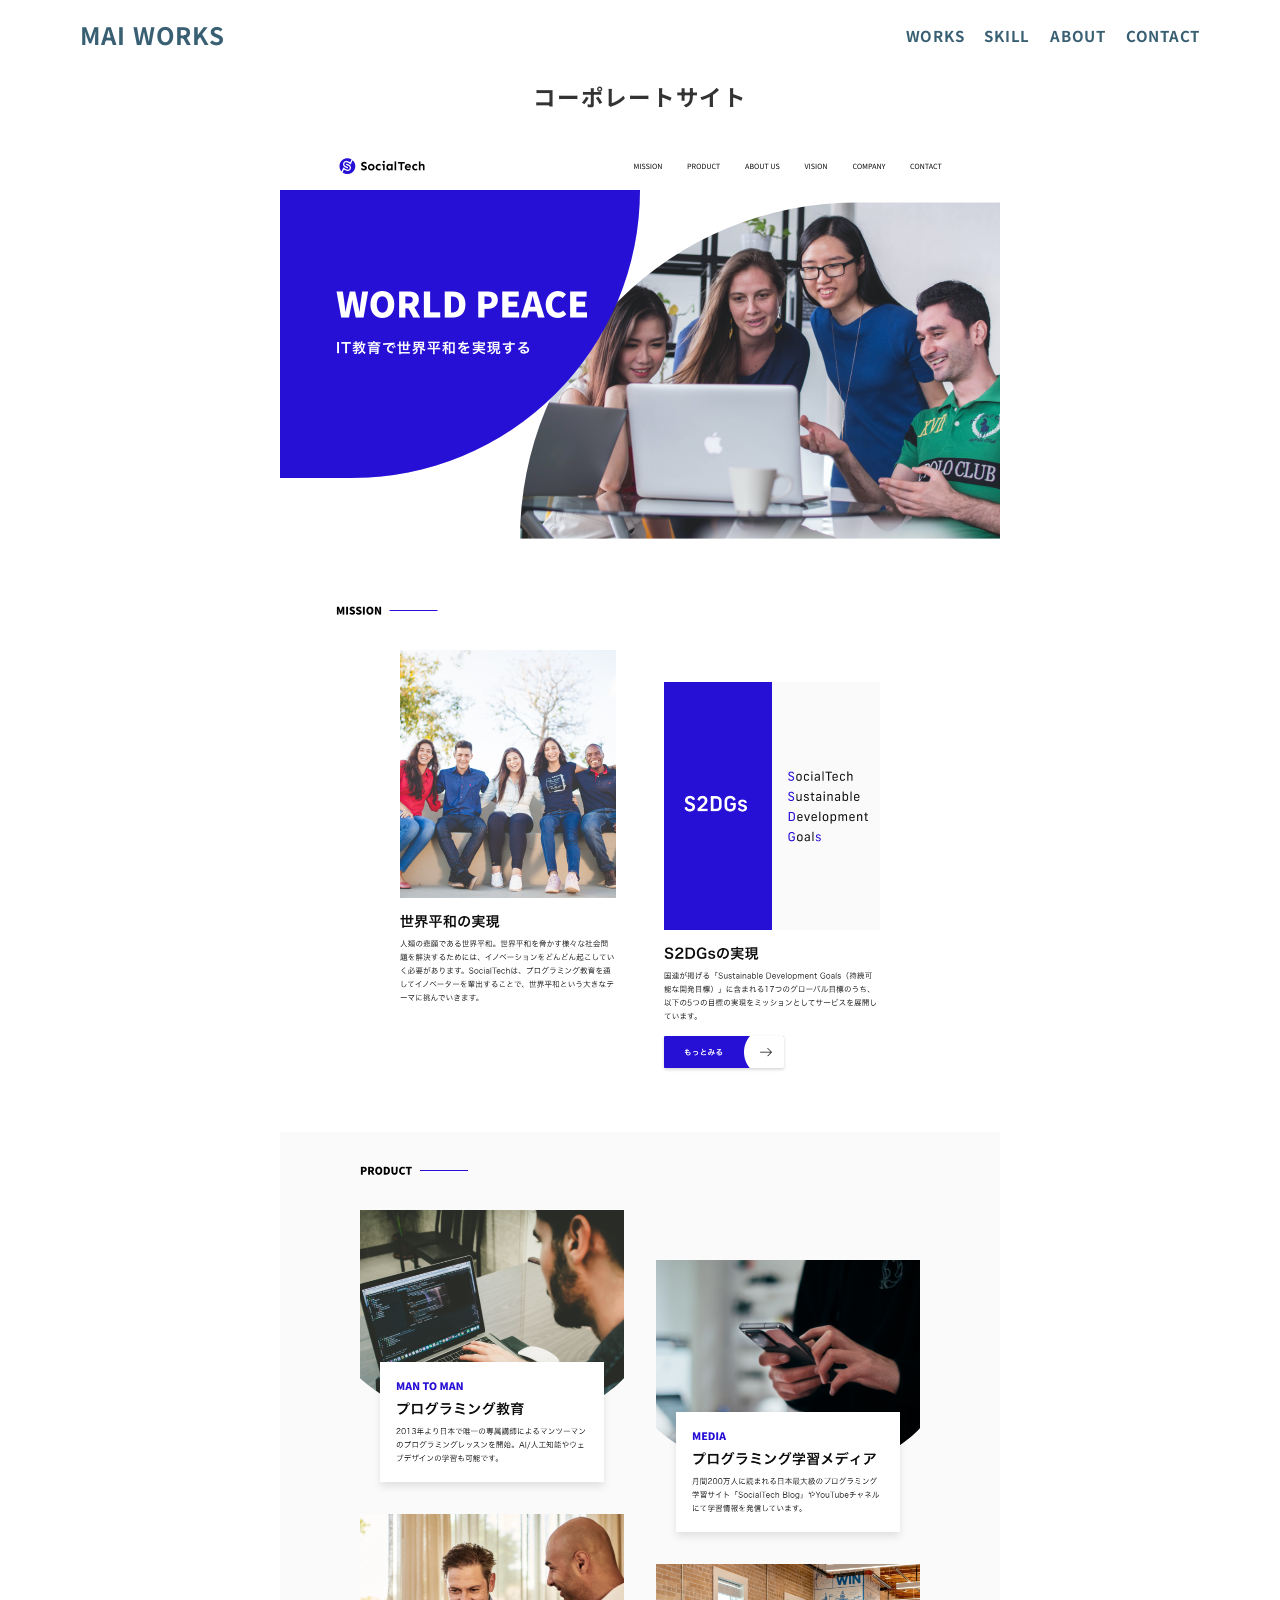
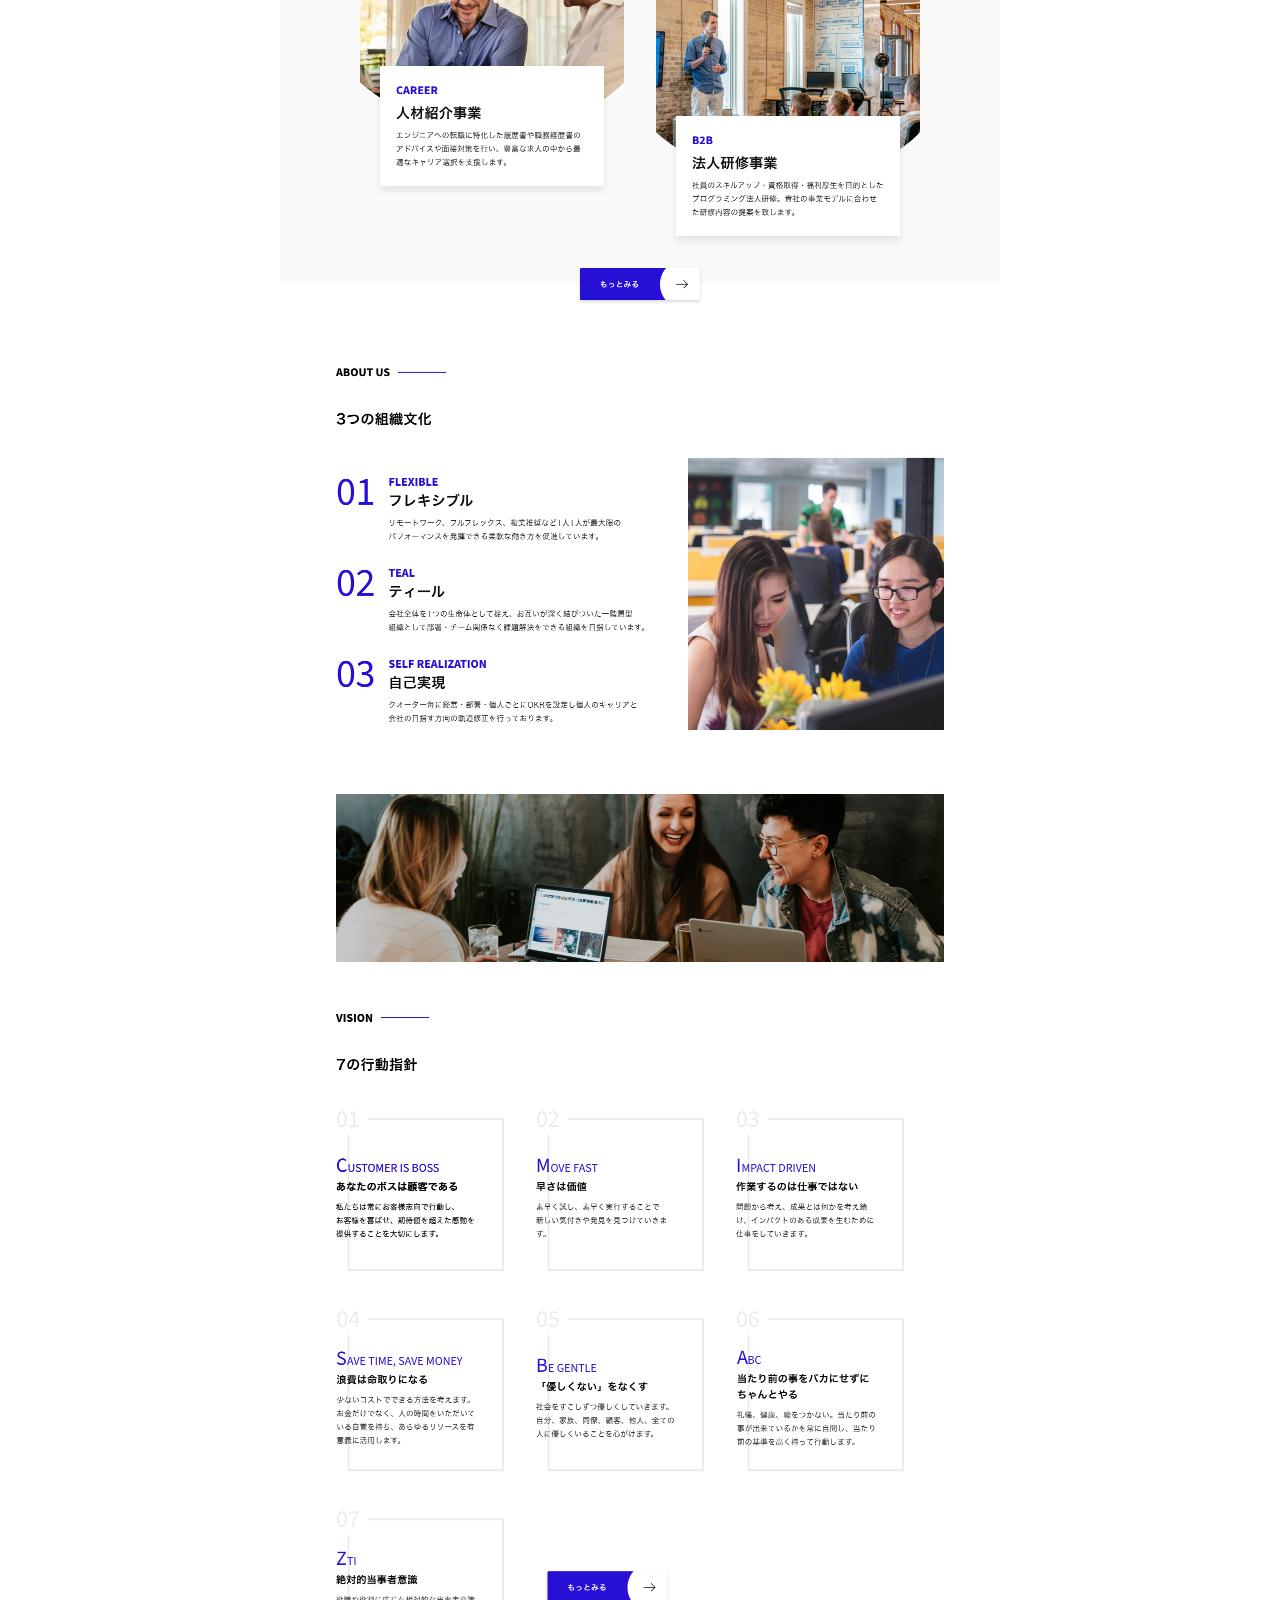
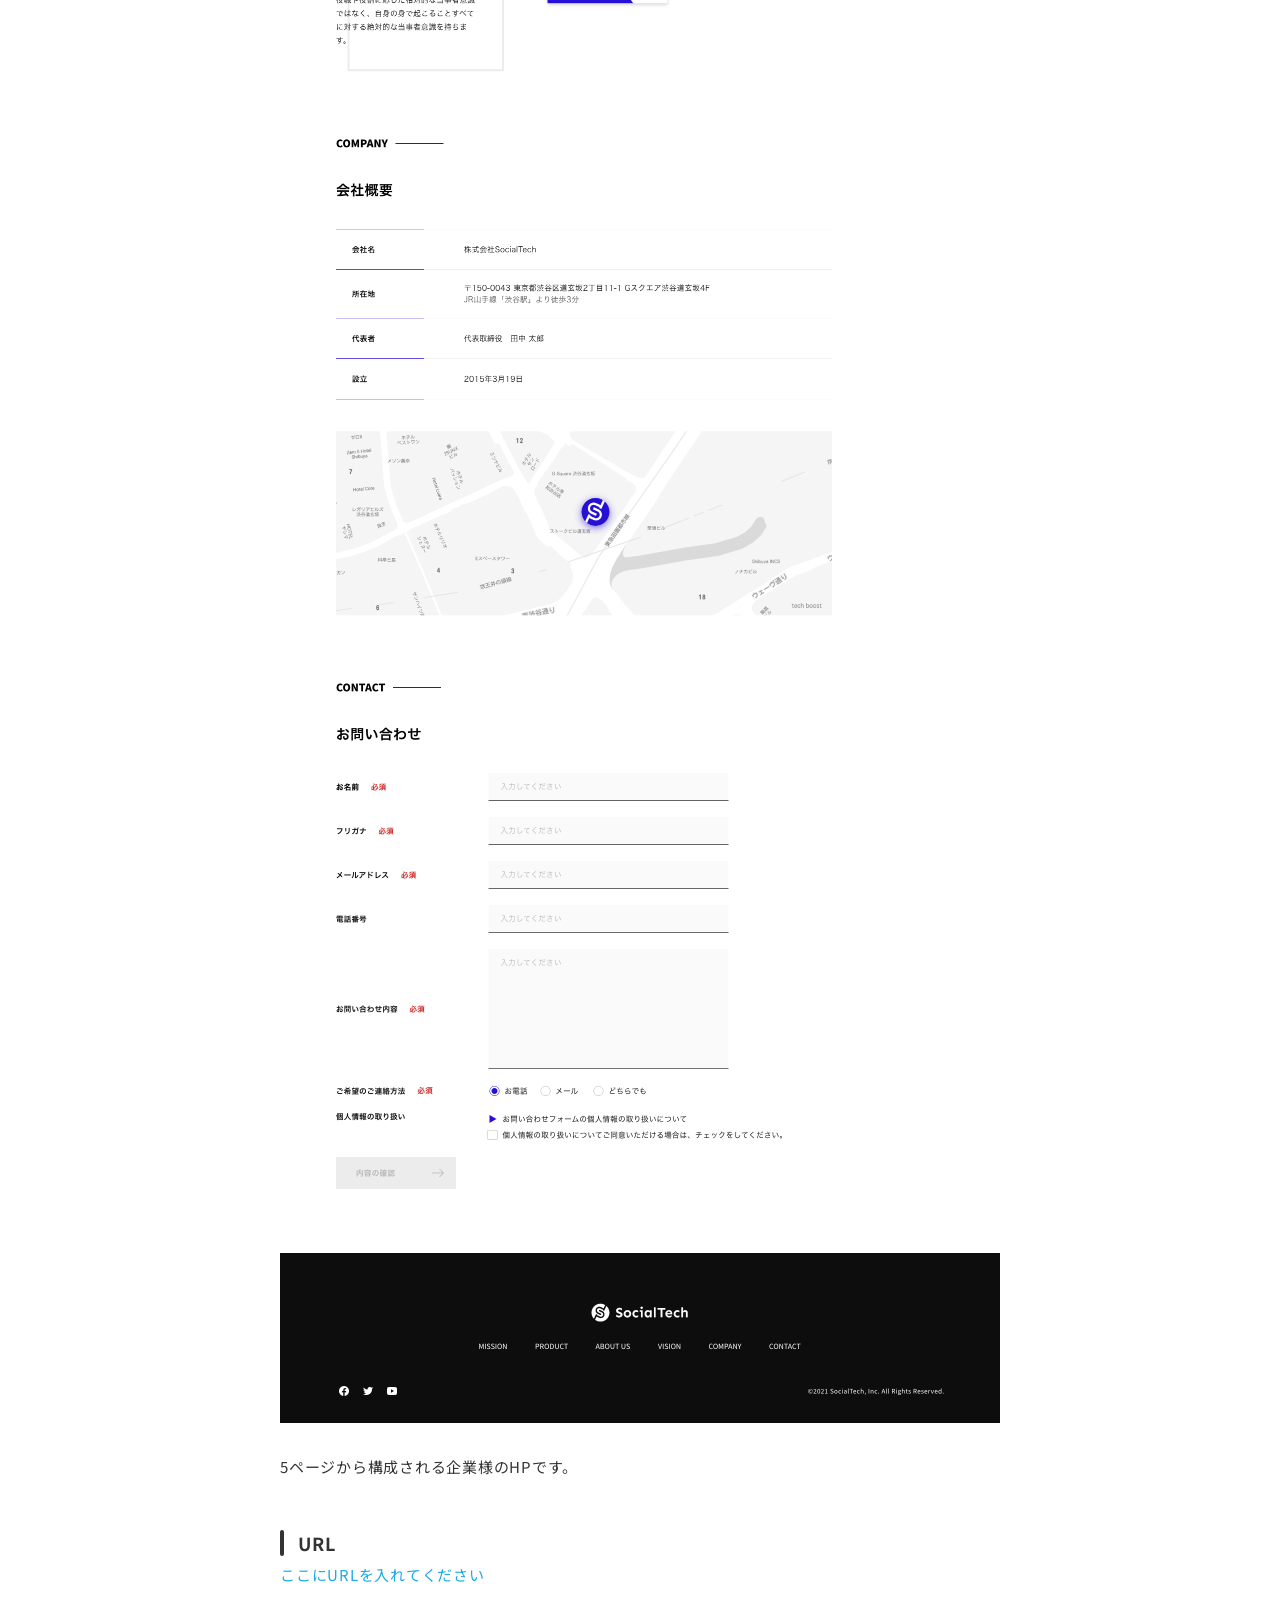
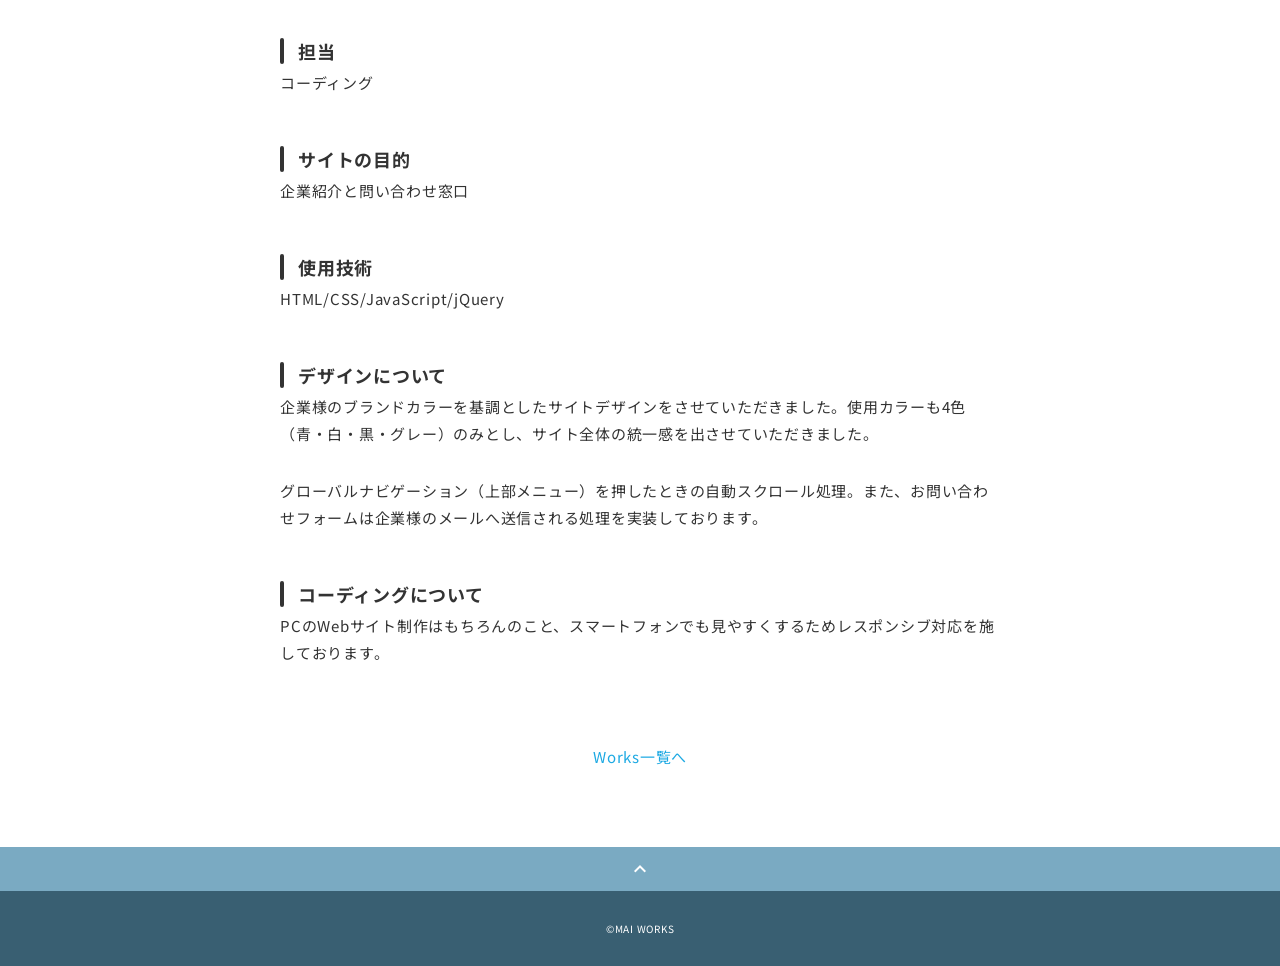
==== works-1.html @ ece56a2b "fix portfolio_site_folder" ====
<!DOCTYPE html>
<html>
<head>
  <meta charset="utf-8">
  <meta name="viewport" content="width=device-width, initial-scale=1.0, maximum-scale=1.0, minimum-scale=1.0">
  <title>MAI WORKS</title>
  <link rel="preconnect" href="https://fonts.gstatic.com">
  <link href="https://fonts.googleapis.com/css2?family=Montserrat:wght@400;700&display=swap" rel="stylesheet">
  <link href="https://fonts.googleapis.com/css?family=Material+Icons+Outlined" rel="stylesheet">
  <link href="css/ress.css" media="all" rel="stylesheet" type="text/css" />
  <link href="css/style.css" media="all" rel="stylesheet" type="text/css" />
</head>

<body>
  <div class="wrapper">

    <!-- header -->
    <header class="header ">
      <div class="container">
        <h1 class="header-logo">
          <a href="index.html">MAI WORKS</a>
        </h1>
        <nav class="gnav">
          <ul class="gnav-list">
            <li class="gnav-item"><a href="index.html#works">WORKS</a></li>
            <li class="gnav-item"><a href="index.html#skill">SKILL</a></li>
            <li class="gnav-item"><a href="index.html#about">ABOUT</a></li>
            <li class="gnav-item"><a href="index.html#contact">CONTACT</a></li>
          </ul>
        </nav>
      </div>
    </header>
    <!-- /header -->

    <main class="content">

      <article class="article">
        <div class="article-container">
          <h2 class="article-title">コーポレートサイト</h2>
          <div class="article-body">
            <p>
              <img src="img/works-detail/works-1.png" alt="">
            </p>
            <p>
              5ページから構成される企業様のHPです。
            </p>
            <h3>URL</h3>
            <p><a href="" target="_blank" rel="noopener">ここにURLを入れてください</a></p>
            <h3>担当</h3>
            <p>コーディング</p>
            <h3>サイトの目的</h3>
            <p>企業紹介と問い合わせ窓口</p>
            <h3>使用技術</h3>
            <p>HTML/CSS/JavaScript/jQuery</p>
            <h3>デザインについて</h3>
            <p>
              企業様のブランドカラーを基調としたサイトデザインをさせていただきました。使用カラーも4色（青・白・黒・グレー）のみとし、サイト全体の統一感を出させていただきました。
            </p>
            <p>
              グローバルナビゲーション（上部メニュー）を押したときの自動スクロール処理。また、お問い合わせフォームは企業様のメールへ送信される処理を実装しております。
            </p>
            <h3>コーディングについて</h3>
            <p>
              PCのWebサイト制作はもちろんのこと、スマートフォンでも見やすくするためレスポンシブ対応を施しております。
            </p>
          </div>
          <div class="home-link">
            <a href="index.html#works">Works一覧へ</a>
          </div>
        </div>
      </article>

      <div class="page-top" id="js-page-top">
        <span class="material-icons-outlined">expand_less</span>
      </div>
    </main>

    <!-- footer -->
    <footer class="footer">
      <div class="copyright">&copy;MAI WORKS</div>
    </footer>
    <!-- /footer -->

  </div>
  <script src="https://ajax.googleapis.com/ajax/libs/jquery/3.6.0/jquery.min.js"></script>
  <script type='text/javascript' src="js/script.js"></script>
</body>
</html>
---- css/ress.css ----
/*!
 * ress.css • v3.0.1
 * MIT License
 * github.com/filipelinhares/ress
 */

/* # =================================================================
   # Global selectors
   # ================================================================= */

html {
  box-sizing: border-box;
  word-break: normal;
  -moz-tab-size: 4;
  tab-size: 4;

  -webkit-text-size-adjust: 100%; /* Prevent adjustments of font size after orientation changes in iOS */
}

*,
::before,
::after {
  box-sizing: inherit;
  background-repeat: no-repeat; /* Set `background-repeat: no-repeat` to all elements and pseudo elements */
}

::before,
::after {
  vertical-align: inherit;
  text-decoration: inherit; /* Inherit text-decoration and vertical align to ::before and ::after pseudo elements */
}

* {
  margin: 0;
  padding: 0; /* Reset `padding` and `margin` of all elements */
}

/* # =================================================================
   # General elements
   # ================================================================= */

hr {
  overflow: visible; /* Show the overflow in Edge and IE */
  height: 0; /* Add the correct box sizing in Firefox */
}

details,
main {
  display: block; /* Render the `main` element consistently in IE. */
}

summary {
  display: list-item; /* Add the correct display in all browsers */
}

small {
  font-size: 80%; /* Set font-size to 80% in `small` elements */
}

[hidden] {
  display: none; /* Add the correct display in IE */
}

abbr[title] {
  /* Add the correct text decoration in Chrome, Edge, IE, Opera, and Safari */
  text-decoration: underline;
  text-decoration: underline dotted;
  border-bottom: none; /* Remove the bottom border in Chrome 57 */
}

a {
  background-color: transparent; /* Remove the gray background on active links in IE 10 */
}

a:active,
a:hover {
  outline-width: 0; /* Remove the outline when hovering in all browsers */
}

code,
kbd,
pre,
samp {
  font-family: monospace, monospace; /* Specify the font family of code elements */
}

pre {
  font-size: 1em; /* Correct the odd `em` font sizing in all browsers */
}

b,
strong {
  font-weight: bolder; /* Add the correct font weight in Chrome, Edge, and Safari */
}

/* https://gist.github.com/unruthless/413930 */
sub,
sup {
  position: relative;
  font-size: 75%;
  line-height: 0;
  vertical-align: baseline;
}

sub {
  bottom: -.25em;
}

sup {
  top: -.5em;
}

/* # =================================================================
   # Forms
   # ================================================================= */

input {
  border-radius: 0;
}

/* Replace pointer cursor in disabled elements */
[disabled] {
  cursor: default;
}

[type="number"]::-webkit-container-spin-button,
[type="number"]::-webkit-outer-spin-button {
  height: auto; /* Correct the cursor style of increment and decrement buttons in Chrome */
}

[type="search"] {
  outline-offset: -2px; /* Correct the outline style in Safari */

  -webkit-appearance: textfield; /* Correct the odd appearance in Chrome and Safari */
}

[type="search"]::-webkit-search-decoration {
  -webkit-appearance: none; /* Remove the container padding in Chrome and Safari on macOS */
}

textarea {
  overflow: auto; /* Internet Explorer 11+ */
  resize: vertical; /* Specify textarea resizability */
}

button,
input,
optgroup,
select,
textarea {
  font: inherit; /* Specify font inheritance of form elements */
}

optgroup {
  font-weight: bold; /* Restore the font weight unset by the previous rule */
}

button {
  overflow: visible; /* Address `overflow` set to `hidden` in IE 8/9/10/11 */
}

button,
select {
  text-transform: none; /* Firefox 40+, Internet Explorer 11- */
}

/* Apply cursor pointer to button elements */
button,
[type="button"],
[type="reset"],
[type="submit"],
[role="button"] {
  cursor: pointer;
  color: inherit;
}

/* Remove container padding and border in Firefox 4+ */
button::-moz-focus-container,
[type="button"]::-moz-focus-container,
[type="reset"]::-moz-focus-container,
[type="submit"]::-moz-focus-container {
  padding: 0;
  border-style: none;
}

/* Replace focus style removed in the border reset above */
button:-moz-focusring,
[type="button"]::-moz-focus-container,
[type="reset"]::-moz-focus-container,
[type="submit"]::-moz-focus-container {
  outline: 1px dotted ButtonText;
}

button,
html [type="button"],
/* Prevent a WebKit bug where (2) destroys native `audio` and `video`controls in Android 4 */
[type="reset"],
[type="submit"] {
  -webkit-appearance: button; /* Correct the inability to style clickable types in iOS */
}

/* Remove the default button styling in all browsers */
button,
input,
select,
textarea {
  border-style: none;
  background-color: transparent;
}

/* Style select like a standard input */
select {
  -webkit-appearance: none; /* Chrome 41+ */
  -moz-appearance: none; /* Firefox 36+ */
}

select::-ms-expand {
  display: none; /* Internet Explorer 11+ */
}

select::-ms-value {
  color: currentColor; /* Internet Explorer 11+ */
}

legend {
  display: table; /* Correct the text wrapping in Edge and IE */
  max-width: 100%; /* Correct the text wrapping in Edge and IE */
  max-width: 100%; /* Correct the text wrapping in Edge 18- and IE */
  white-space: normal; /* Correct the text wrapping in Edge and IE */
  color: inherit; /* Correct the color inheritance from `fieldset` elements in IE */
  border: 0; /* Correct `color` not being inherited in IE 8/9/10/11 */
}

::-webkit-file-upload-button {
  font: inherit; /* Change font properties to `inherit` in Chrome and Safari */
  color: inherit;
  /* Correct the inability to style clickable types in iOS and Safari */

  -webkit-appearance: button;
}

/* # =================================================================
   # Specify media element style
   # ================================================================= */

img {
  border-style: none; /* Remove border when inside `a` element in IE 8/9/10 */
}

/* Add the correct vertical alignment in Chrome, Firefox, and Opera */
progress {
  vertical-align: baseline;
}

/* # =================================================================
   # Accessibility
   # ================================================================= */

/* Hide content from screens but not screenreaders */
@media screen {
  [hidden~="screen"] {
    display: inherit;
  }
  [hidden~="screen"]:not(:active):not(:focus):not(:target) {
    position: absolute !important;
    clip: rect(0 0 0 0) !important;
  }
}

/* Specify the progress cursor of updating elements */
[aria-busy="true"] {
  cursor: progress;
}

/* Specify the pointer cursor of trigger elements */
[aria-controls] {
  cursor: pointer;
}

/* Specify the unstyled cursor of disabled, not-editable, or otherwise inoperable elements */
[aria-disabled] {
  cursor: default;
}
---- css/style.css ----
@import url('https://fonts.googleapis.com/css2?family=Noto+Sans+JP:wght@400;500;600;700&display=swap');

body {
  font-family:  "Noto Sans JP", sans-serif;
  /* "Montserrat","Helvetica Neue",Arial,"Hiragino Kaku Gothic ProN","Hiragino Sans",Meiryo,sans-serif; */
  font-size: 15px;
  letter-spacing: .05em;
  color: #333;
}

a {
  transition: opacity .3s;
  text-decoration: none;
  color: #1ca9e3;
}

img {
  max-width: 100%;
  height: auto;
  vertical-align: bottom;
  border-style: none;
}



.pc-only {
  display: block;
}

.sp-only {
  display: none;
}

/*--------------------------------
 レイアウト
---------------------------------*/
.wrapper {
  padding-top: 0;
}

.section {
  padding: 90px 0;
}

.section:nth-of-type(odd) {
  background-color: #F4F6F8;
}

.container {
  max-width: 1200px;
  margin: 0 auto;
  padding: 0 40px;
}

/*--------------------------------
 見出し
---------------------------------*/
.title {
  font-size: 34px;
  font-weight: bold;
  line-height: 1;
  margin-bottom: 40px;
  text-align: center;
  letter-spacing: .05em;
  color: #395F72;
}

.lead {
  font-size: 16px;
  line-height: 1.8;
  margin-bottom: 30px;
}

/*--------------------------------
ヘッダー
---------------------------------*/
.header {
  position: fixed;
  top: 0;
  z-index: 1;
  width: 100%;
  background-color: transparent;
  box-shadow: none;
}

.header .container {
  display: flex;
  align-items: center;
  justify-content: space-between;
  padding: 20px 40px;
}

.header-logo {
  font-size: 24px;
  font-weight: bold;
  line-height: 1.2;
  margin-right: 20px;
  letter-spacing: .05em;
}

.header-logo a {
  color: #395F72;
}

.gnav-list {
  display: flex;
  justify-content: space-between;
  list-style: none;
}

.gnav-item:not(:last-child) {
  margin-right: 20px;
}

.gnav-item a {
  position: relative;
  font-size: 15px;
  font-weight: bold;
  display: inline-block;
  padding: 5px 0;
  transition: .3s;
  letter-spacing: .05em;
  color: #395F72;
}
.gnav-item a:after {
  position: absolute;
  bottom: 0;
  left: 50%;
  width: 0;
  height: 3px;
  content: "";
  transition: .3s;
  -webkit-transform: translateX(-50%);
  transform: translateX(-50%);
  background-color: #395F72;
}

.gnav-item a:hover:after {
  width: 100%;
}

/*--------------------------------
 メインビジュアル
---------------------------------*/
.mv {
  display: flex;
  align-items: center;
  justify-content: center;
  height: auto;
  text-align: center;
}

.mv-container {
  position: relative;
  padding: 0;
}

.mv-container img {
  width: 100%;
  height: auto;
}

/*--------------------------------
 Works
---------------------------------*/
.works-list {
  display: flex;
  flex-wrap: wrap;
  margin-bottom: -40px;
}

.works-item {
  width: 31.74603%;
  margin-right: 1.58730%;
  margin-bottom: 40px;
  color: #333;
}

.works-item:hover {
  opacity: .9;
}

.works-item:nth-of-type(3n) {
  margin-right: 0;
}

.works-img {
  display: flex;
  justify-content: center;
  align-items: center;
  height: 300px;
  /* background-color: #fff; */
}

.works-img img {
  /* height: 200px; */
  max-height: 100%;
  border: 1px solid #e6e6e6;
}

.works-name {
  font-size: 12px;
  font-weight: bold;
  margin-top: 8px;
}

.works-info {
  font-size: 10px;
  margin-top: 5px;
}

/*--------------------------------
 Skill
---------------------------------*/
.skill-list {
  display: flex;
  flex-wrap: wrap;
  justify-content: space-between;
  margin-bottom: -50px;
}

.skill-item {
  display: flex;
  align-items: flex-start;
  justify-content: space-between;
  width: 48%;
  margin-bottom: 50px;
}

.skill-img {
  width: 60px;
  height: auto;
  margin-right: 20px;
}

.skill-body {
  flex: 1;
}

.skill-name {
  margin-bottom: 10px;
}

.skill-text {
  font-size: 14px;
  line-height: 1.8;
}

/*--------------------------------
 About
---------------------------------*/
.profile {
  display: flex;
  flex-wrap: wrap;
  max-width: 800px;
  margin: 0 auto;
}
.profile-img {
  width: 20%;
  margin-right: 30px;
  border-radius: 50%;
}
.profile-img img {
  border-radius: 50%;
}
.profile-body {
  flex: 1;
}

.profile-body p {
  font-size: 15px;
  line-height: 1.8;
}

.profile-body p:not(:last-child) {
  margin-bottom: 30px;
}

/*--------------------------------
 Contact
---------------------------------*/
.contact {
  text-align: center;
}

.contact-list img {
  width: 30px;
  height: 30px;
}

.contact-list a:not(:last-child) {
  margin-right: 40px;
}

.contact-text {
  margin-top: 10px;
}
/*--------------------------------
 ページトップ
---------------------------------*/
.page-top {
  font-weight: bold;
  padding: 10px;
  cursor: pointer;
  text-align: center;
  background-color: #7aaac2;
}

.page-top .material-icons-outlined {
  vertical-align: bottom;
  color: #fff;
}

/*--------------------------------
 フッター
---------------------------------*/
.footer {
  padding: 30px;
  background-color: #395F72;
}

.copyright {
  font-size: 10px;
  text-align: center;
  color: #fff;
}

/*--------------------------------
 下層：Worksページ
---------------------------------*/
.article {
  padding: 80px 0;
}

.article-container {
  max-width: 1040px;
  margin: 0 auto;
  padding: 0 20px;
}

.article-title {
  margin-bottom: 30px;
  text-align: center;
}

.article-body {
  max-width: 720px;
  margin: 0 auto;
  margin-bottom: 80px;
}

.article-body h3 {
  position: relative;
  font-size: 18px;
  margin-bottom: 5px;
  padding-left: 1em;
}

.article-body img {
  width: 100%;
  height: auto;
}

.article-body h3:not(:first-child) {
  margin-top: 50px;
}

.article-body h3::before {
  position: absolute;
  top: 0;
  left: 0;
  width: 4px;
  height: 100%;
  content: "";
  border-radius: 3px;
  background-color: #333;
}

.article-body p {
  font-size: 15px;
  line-height: 1.8;
  margin-bottom: 30px;
}

.home-link {
  text-align: center;
}

/*media Queries 767
----------------------------------------------------*/
@media screen and (max-width: 767px) {
  body {
    font-size: 14px;
  }

  .pc-only {
    display: none;
  }

  .sp-only {
    display: block;
  }

  /* 見出し */
  .title {
    font-size: 26px;
    margin-bottom: 20px;
  }

  .lead {
    font-size: 14px;
    line-height: 1.7;
    margin-bottom: 20px;
  }

  /* レイアウト */
  .wrapper {
    padding-top: 57px;
  }

  .section {
    padding: 60px 0;
  }

  .container {
    padding: 0 20px;
  }

  /* ヘッダー */
  .header .container {
    padding: 15px;
  }

  .header-logo {
    font-size: 15px;
    margin-right: 15px;
  }

  .gnav-item:not(:last-child) {
    margin-right: 10px;
  }

  .gnav-item a {
    font-size: 10px;
  }

  .gnav-item a:after {
    display: none;
  }

  /*  メインビジュアル */
  .mv {
    height: 40vh;
  }

  .mv-container {
    padding: 0 20px;
  }

  .mv-title {
    font-size: 30px;
  }
  .mv-subtitle {
    font-size: 16px;
    margin-bottom: 20px;
  }

  .mv-text {
    top: 75%;
    font-size: 14px;
    line-height: 1.7;
  }

  /* Works */
  .works-name {
    font-size: 12px;
  }

  .works-info {
    margin-top: 3px;
  }

  .works-list {
    justify-content: space-between;
  }

  .works-item {
    flex: 0 0 48%;
    margin-right: 0;
    margin-bottom: 30px;
  }

  /* Skill */
  .skill-list {
    display: block;
    margin-bottom: 0;
  }

  .skill-item {
    width: 100%;
    margin-bottom: 35px;
  }

  .skill-item:last-child {
    margin-bottom: 0;
  }

  .skill-name {
    margin-bottom: 5px;
  }

  .skill-text {
    font-size: 13px;
    line-height: 1.7;
  }

  /* About */
  .profile {
    display: block;
  }
  .profile-img {
    width: 150px;
    margin: 0 auto;
    margin-bottom: 25px;
  }

  .profile-body p {
    font-size: 14px;
    line-height: 1.7;
  }

  .profile-body p:not(:last-child) {
    margin-bottom: 20px;
  }

  /* フッター */
  .footer {
    padding: 20px;
  }

  /* 下層ページ */
  .article {
    padding: 50px 0;
  }

  .article-body h3 {
    font-size: 16px;
    padding-left: .8em;
  }

  .article-body h3:not(:first-child) {
    margin-top: 30px;
  }

  .article-body p {
    font-size: 14px;
    line-height: 1.7;
    margin-bottom: 20px;
  }
}
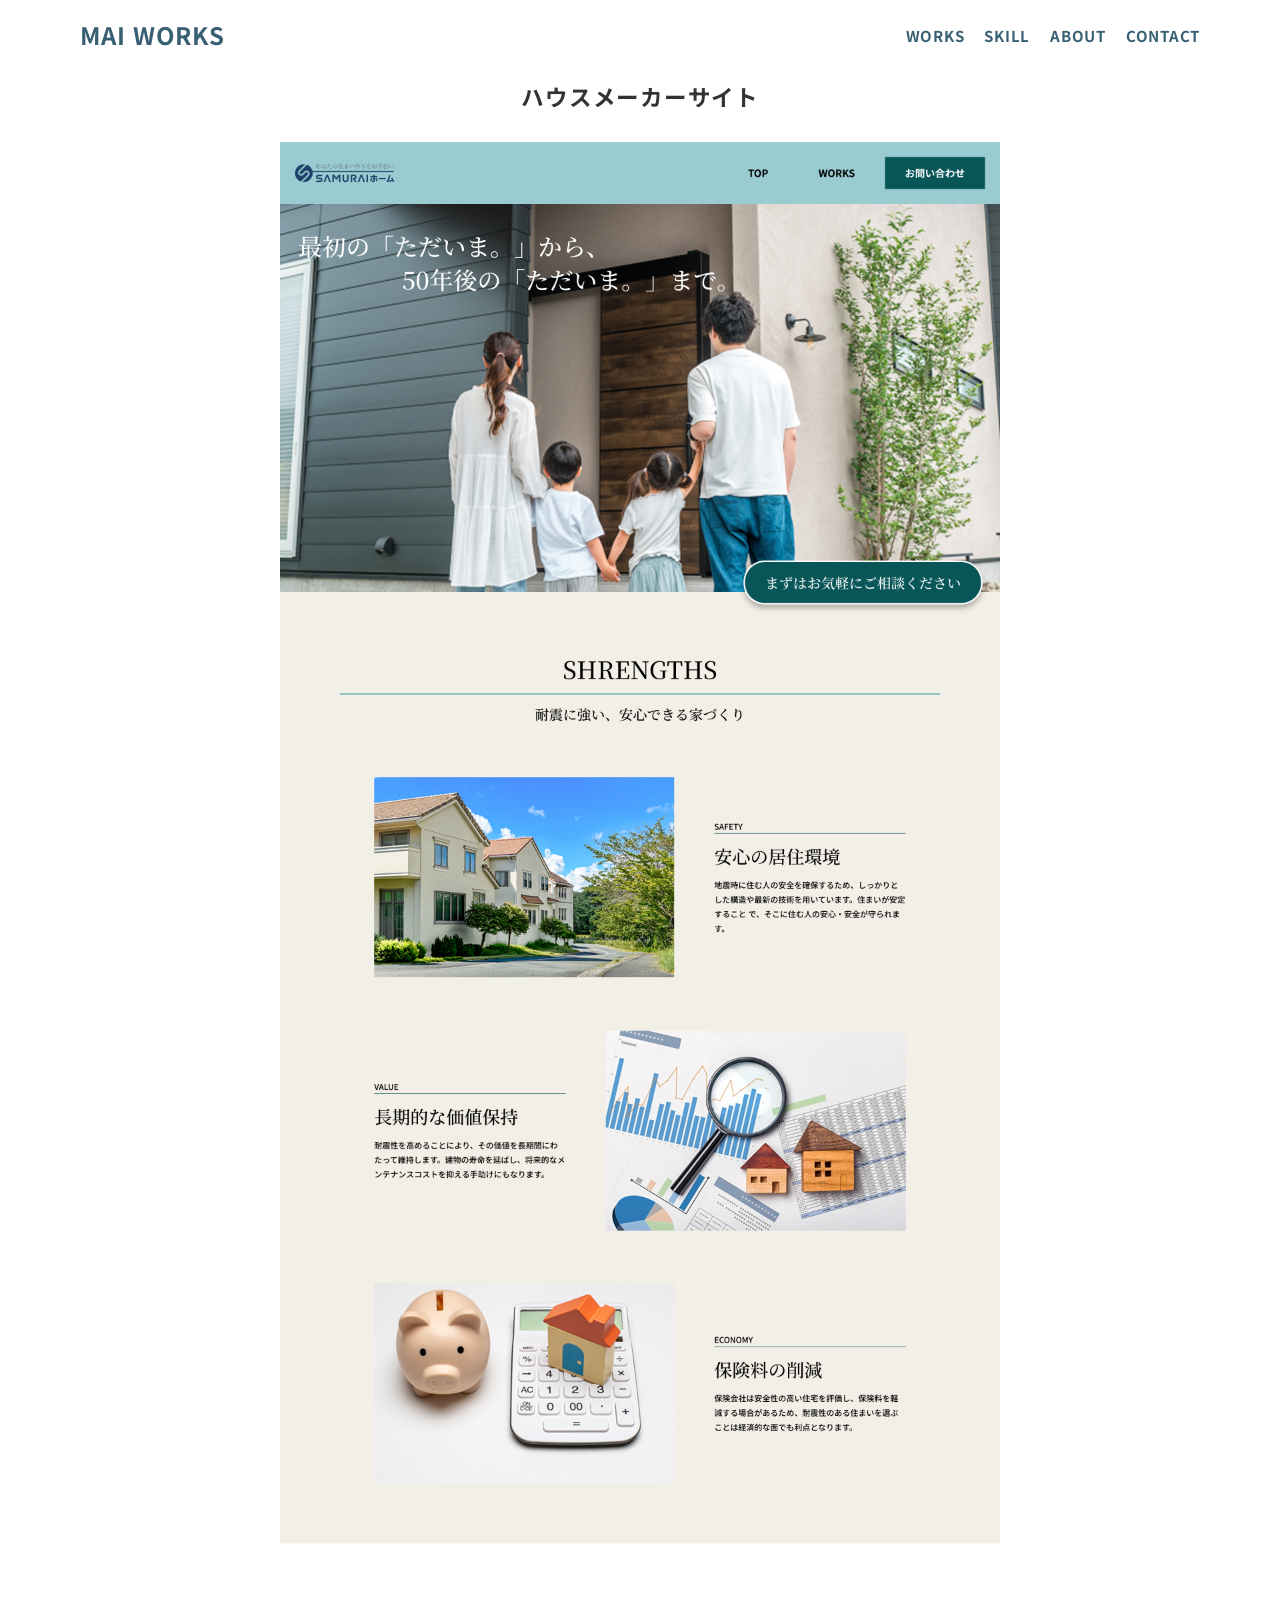
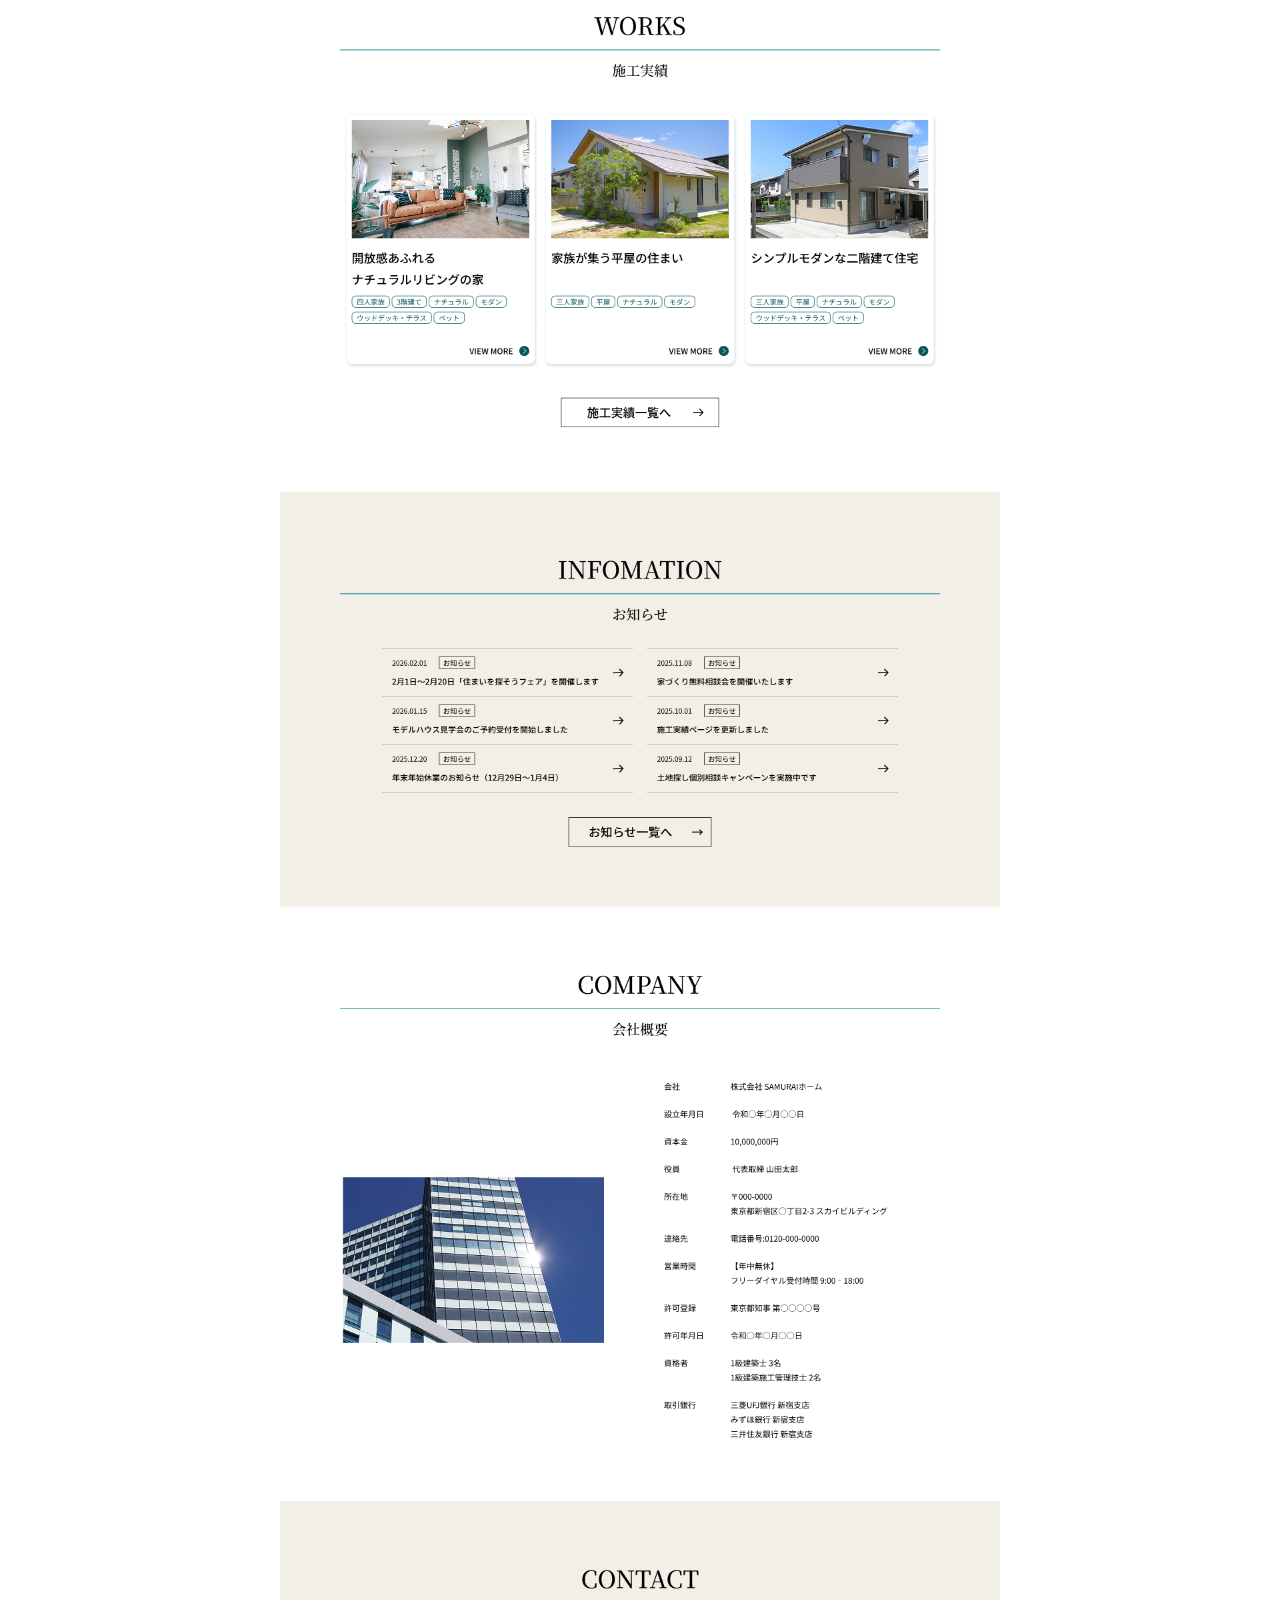
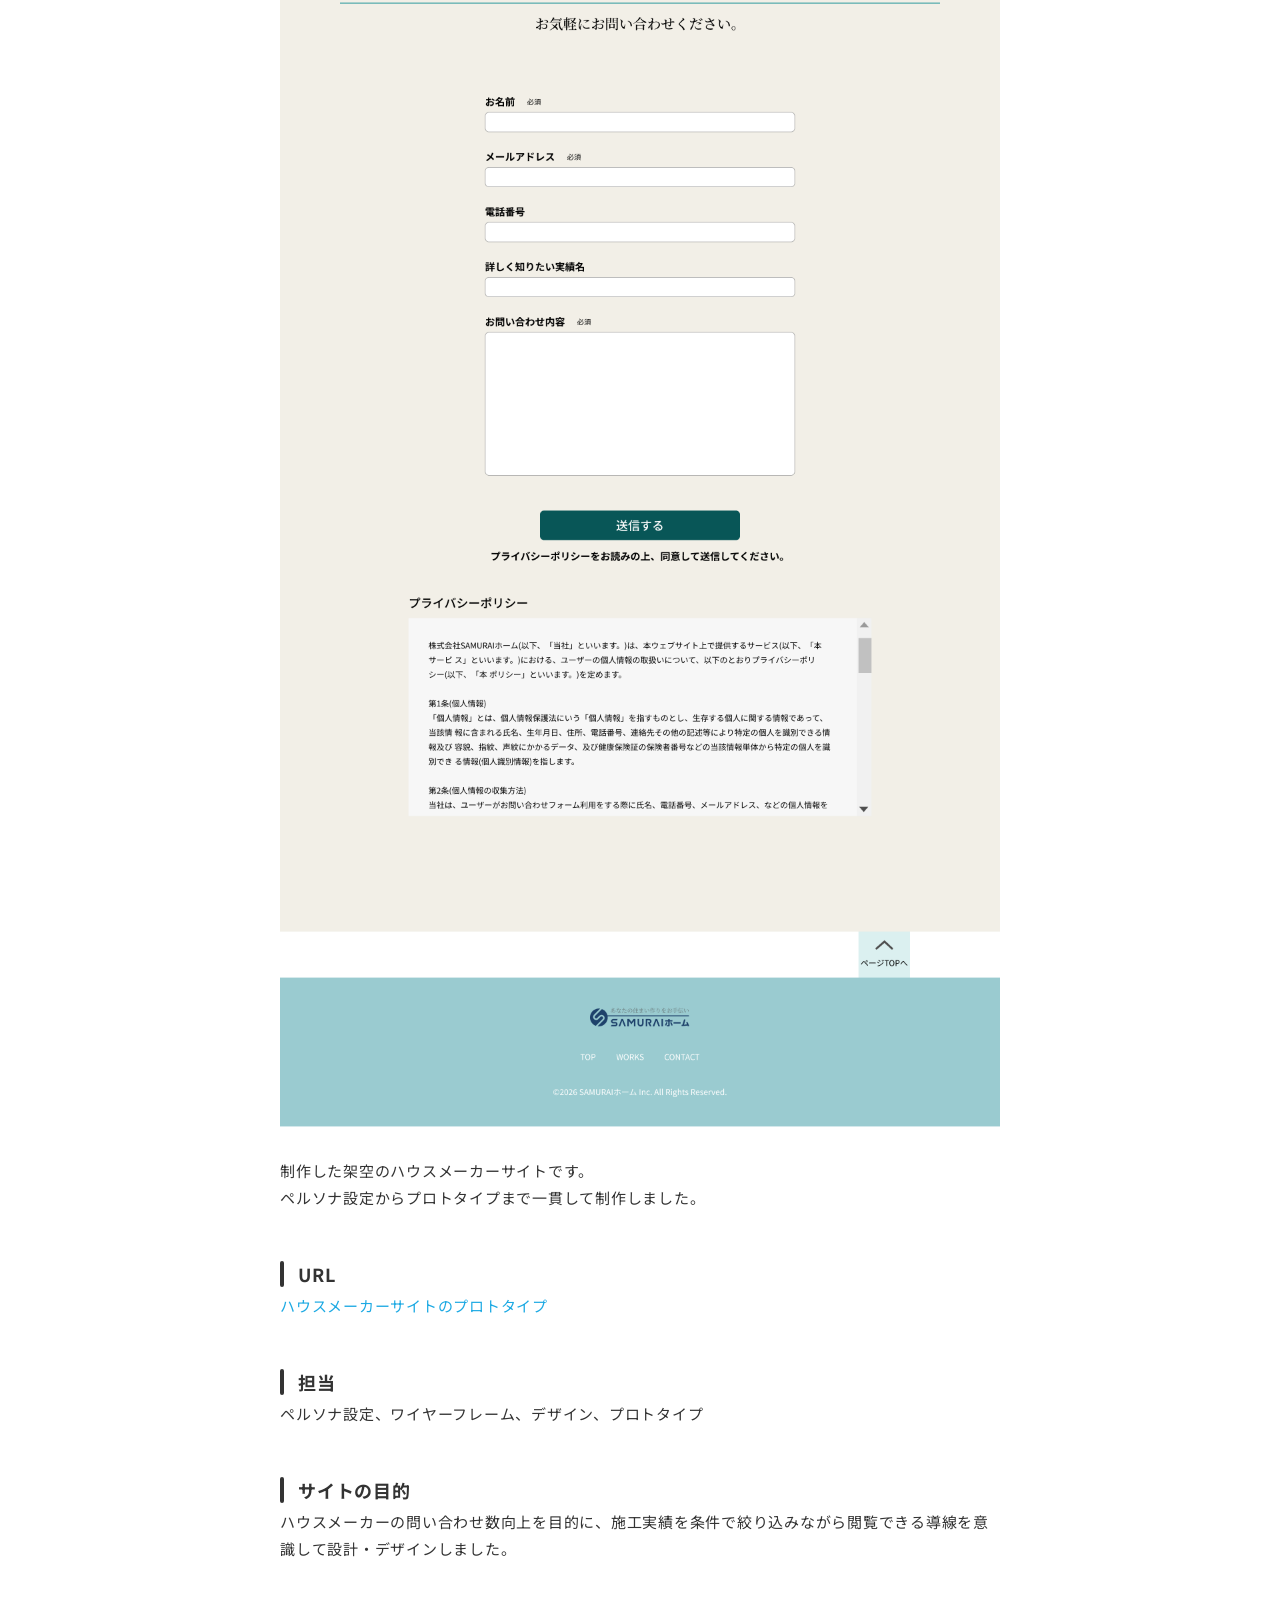
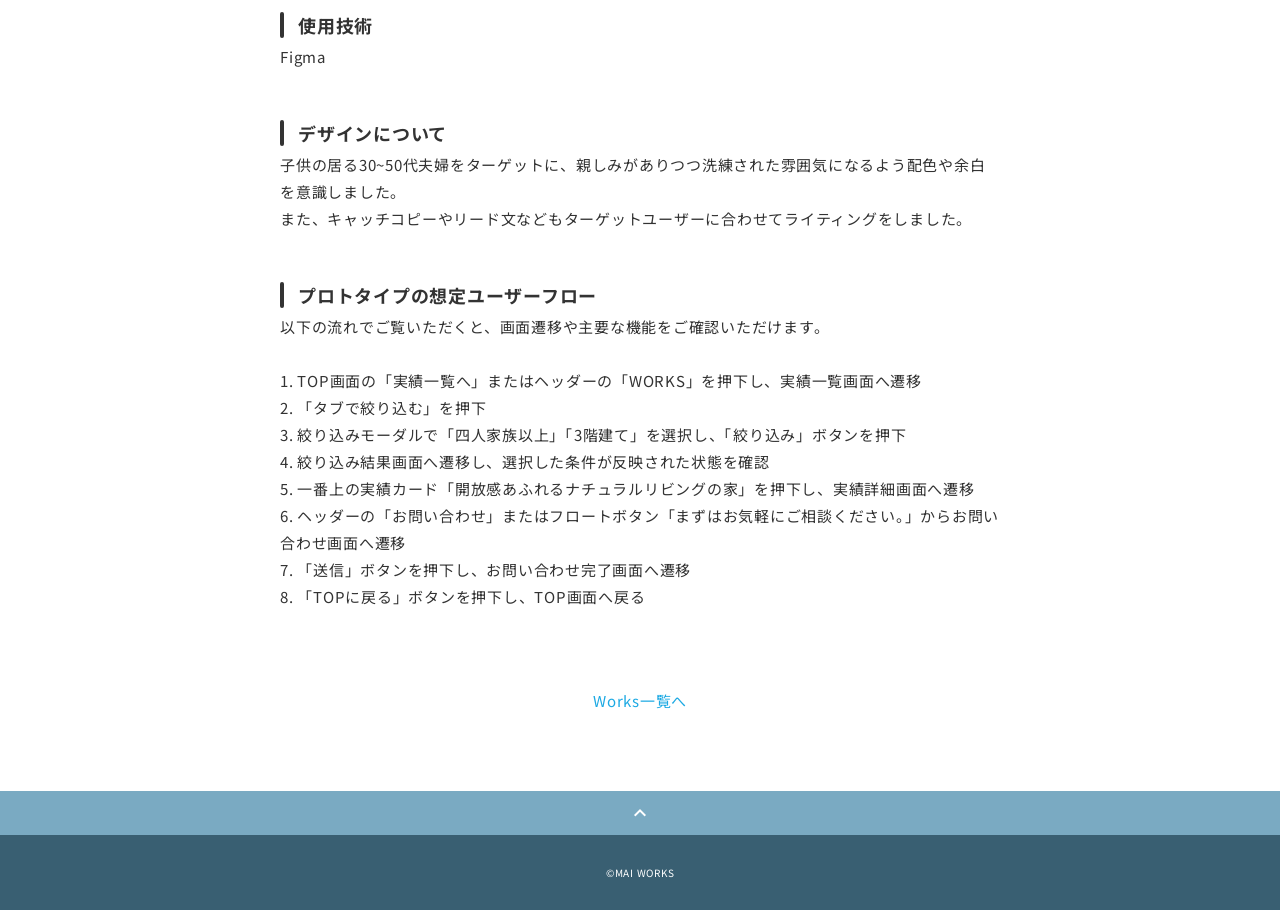
==== commit d896ee27: "Add img files and fix works-pages" ====
--- a/works-1.html
+++ b/works-1.html
@@ -36,32 +36,42 @@
 
       <article class="article">
         <div class="article-container">
-          <h2 class="article-title">コーポレートサイト</h2>
+          <h2 class="article-title">ハウスメーカーサイト</h2>
           <div class="article-body">
             <p>
-              <img src="img/works-detail/works-1.png" alt="">
+              <img src="img/works-detail/works-1.png" alt="works-1">
             </p>
             <p>
-              5ページから構成される企業様のHPです。
+              制作した架空のハウスメーカーサイトです。<br>
+              ペルソナ設定からプロトタイプまで一貫して制作しました。
             </p>
             <h3>URL</h3>
-            <p><a href="" target="_blank" rel="noopener">ここにURLを入れてください</a></p>
+            <p><a href="https://www.figma.com/proto/nvNXHognLwrz2057HGDXtF/%E3%83%8F%E3%82%A6%E3%82%B9%E3%83%A1%E3%83%BC%E3%82%AB%E3%83%BCHP%E3%83%87%E3%82%B6%E3%82%A4%E3%83%B3%E3%82%AB%E3%83%B3%E3%83%97-%E3%83%9D%E3%83%BC%E3%83%88%E3%83%95%E3%82%A9%E3%83%AA%E3%82%AA%E7%94%A8%EF%BC%89?node-id=1-2299&p=f&viewport=487%2C369%2C0.07&t=PXZzS7X2bJNONPYk-1&scaling=min-zoom&content-scaling=fixed&starting-point-node-id=1%3A2299&page-id=1%3A1939" 
+              target="_blank" rel="noopener">ハウスメーカーサイトのプロトタイプ</a>
+            </p>
             <h3>担当</h3>
-            <p>コーディング</p>
+            <p>ペルソナ設定、ワイヤーフレーム、デザイン、プロトタイプ</p>
             <h3>サイトの目的</h3>
-            <p>企業紹介と問い合わせ窓口</p>
+            <p>ハウスメーカーの問い合わせ数向上を目的に、施工実績を条件で絞り込みながら閲覧できる導線を意識して設計・デザインしました。</p>
             <h3>使用技術</h3>
-            <p>HTML/CSS/JavaScript/jQuery</p>
+            <p>Figma</p>
             <h3>デザインについて</h3>
             <p>
-              企業様のブランドカラーを基調としたサイトデザインをさせていただきました。使用カラーも4色（青・白・黒・グレー）のみとし、サイト全体の統一感を出させていただきました。
+              子供の居る30~50代夫婦をターゲットに、親しみがありつつ洗練された雰囲気になるよう配色や余白を意識しました。<br>
+              また、キャッチコピーやリード文などもターゲットユーザーに合わせてライティングをしました。
             </p>
+            <h3>プロトタイプの想定ユーザーフロー</h3>
             <p>
-              グローバルナビゲーション（上部メニュー）を押したときの自動スクロール処理。また、お問い合わせフォームは企業様のメールへ送信される処理を実装しております。
-            </p>
-            <h3>コーディングについて</h3>
-            <p>
-              PCのWebサイト制作はもちろんのこと、スマートフォンでも見やすくするためレスポンシブ対応を施しております。
+              以下の流れでご覧いただくと、画面遷移や主要な機能をご確認いただけます。<br>
+              <br>
+              1. TOP画面の「実績一覧へ」またはヘッダーの「WORKS」を押下し、実績一覧画面へ遷移<br>
+              2. 「タブで絞り込む」を押下<br>
+              3. 絞り込みモーダルで「四人家族以上」「3階建て」を選択し、「絞り込み」ボタンを押下<br>
+              4. 絞り込み結果画面へ遷移し、選択した条件が反映された状態を確認<br>
+              5. 一番上の実績カード「開放感あふれるナチュラルリビングの家」を押下し、実績詳細画面へ遷移<br>
+              6. ヘッダーの「お問い合わせ」またはフロートボタン「まずはお気軽にご相談ください。」からお問い合わせ画面へ遷移<br>
+              7. 「送信」ボタンを押下し、お問い合わせ完了画面へ遷移<br>
+              8. 「TOPに戻る」ボタンを押下し、TOP画面へ戻る
             </p>
           </div>
           <div class="home-link">
